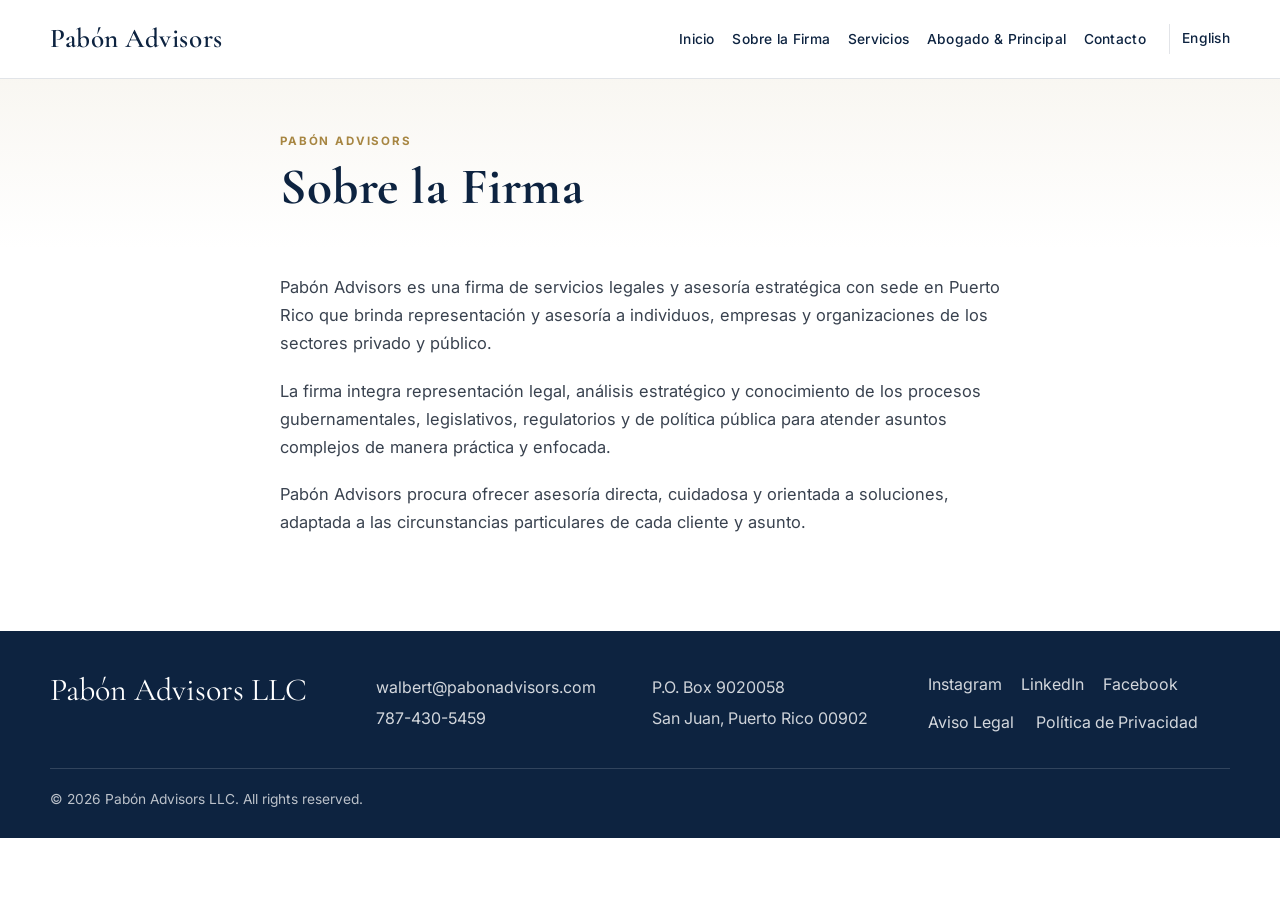
==== about.html @ 0cd55e86 "Create the static bilingual Pabón Advisors website and supporting files for GitHub Pages." ====
<!DOCTYPE html>
<html lang="es">
  <head>
    <meta charset="UTF-8" />
    <meta name="viewport" content="width=device-width, initial-scale=1.0" />
    <title>Sobre la Firma | Pabón Advisors</title>
    <meta
      name="description"
      content="Pabón Advisors es una firma de servicios legales y asesoría estratégica con sede en Puerto Rico, que atiende a individuos, empresas y organizaciones del sector privado y público."
    />
    <meta name="theme-color" content="#0d2340" />
    <link rel="preconnect" href="https://fonts.googleapis.com" />
    <link rel="preconnect" href="https://fonts.gstatic.com" crossorigin />
    <link
      href="https://fonts.googleapis.com/css2?family=Cormorant+Garamond:wght@500;600;700&family=Inter:wght@400;500;600;700&display=swap"
      rel="stylesheet"
    />
    <link rel="stylesheet" href="styles.css" />
  </head>
  <body data-page="about" data-lang="es">
    <header class="site-header" id="top">
      <div class="container header-inner">
        <a href="index.html" class="brand" aria-label="Pabón Advisors home">
          <span class="brand-mark">Pabón Advisors</span>
        </a>

        <button class="nav-toggle" aria-label="Abrir menú" aria-expanded="false">
          <span></span>
          <span></span>
          <span></span>
        </button>

        <nav class="site-nav" aria-label="Navegación principal">
          <ul>
            <li><a href="index.html" data-i18n="nav.home">Inicio</a></li>
            <li><a href="about.html" data-i18n="nav.about">Sobre la Firma</a></li>
            <li><a href="services.html" data-i18n="nav.services">Servicios</a></li>
            <li><a href="principal.html" data-i18n="nav.principal">Abogado &amp; Principal</a></li>
            <li><a href="contact.html" data-i18n="nav.contact">Contacto</a></li>
            <li class="lang-switch"><button type="button" data-lang-btn="en">English</button></li>
          </ul>
        </nav>
      </div>
    </header>

    <main>
      <section class="page-hero section-shell">
        <div class="container narrow page-hero-inner">
          <p class="section-kicker">Pabón Advisors</p>
          <h1 data-i18n="about.pageTitle">Sobre la Firma</h1>
        </div>
      </section>

      <section class="section-shell content-page">
        <div class="container narrow prose">
          <p data-i18n="about.p1">
            Pabón Advisors es una firma de servicios legales y asesoría estratégica con sede en Puerto Rico que brinda representación y asesoría a individuos, empresas y organizaciones de los sectores privado y público.
          </p>
          <p data-i18n="about.p2">
            La firma integra representación legal, análisis estratégico y conocimiento de los procesos gubernamentales, legislativos, regulatorios y de política pública para atender asuntos complejos de manera práctica y enfocada.
          </p>
          <p data-i18n="about.p3">
            Pabón Advisors procura ofrecer asesoría directa, cuidadosa y orientada a soluciones, adaptada a las circunstancias particulares de cada cliente y asunto.
          </p>
        </div>
      </section>
    </main>

    <footer class="site-footer">
      <div class="container footer-grid">
        <div>
          <p class="footer-brand">Pabón Advisors LLC</p>
        </div>

        <div>
          <p><a href="mailto:walbert@pabonadvisors.com">walbert@pabonadvisors.com</a></p>
          <p><a href="tel:+17874305459">787-430-5459</a></p>
        </div>

        <div>
          <p>P.O. Box 9020058</p>
          <p>San Juan, Puerto Rico 00902</p>
        </div>

        <div>
          <div class="social-links" aria-label="Redes sociales">
            <a href="https://www.instagram.com/pabonadvisorsllc?stkn=MTdmNW1zeXhqOWxjNw%3D%3D&utm_source=qr" target="_blank" rel="noopener noreferrer" aria-label="Instagram">Instagram</a>
            <a href="https://www.linkedin.com/company/pabon-advisors-llc/" target="_blank" rel="noopener noreferrer" aria-label="LinkedIn">LinkedIn</a>
            <a href="https://www.facebook.com/share/1JwdKm8cDj/?mibextid=wwXIfr" target="_blank" rel="noopener noreferrer" aria-label="Facebook">Facebook</a>
          </div>
          <div class="legal-links">
            <a href="legal-disclaimer.html" data-i18n="footer.disclaimer">Aviso Legal</a>
            <a href="privacy.html" data-i18n="footer.privacy">Política de Privacidad</a>
          </div>
        </div>
      </div>

      <div class="container footer-bottom">
        <p>© 2026 Pabón Advisors LLC. All rights reserved.</p>
      </div>
    </footer>

    <script src="script.js"></script>
  </body>
</html>
---- styles.css ----
/* ------------------------------
   Pabón Advisors – Static Site
   ------------------------------ */

:root {
  --navy-900: #0d2340;
  --navy-800: #122d4d;
  --navy-700: #1a3c64;
  --gold-500: #c6a76a;
  --gold-700: #a78642;
  --ivory-50: #f7f4ee;
  --ivory-100: #f0ebdf;
  --text-900: #1d2329;
  --text-700: #39424f;
  --line: rgba(13, 35, 64, 0.12);
  --white: #ffffff;
  --shadow: 0 20px 35px rgba(9, 20, 34, 0.08);
}

* {
  box-sizing: border-box;
}

html {
  scroll-behavior: auto;
}

body {
  margin: 0;
  font-family: "Inter", Arial, sans-serif;
  color: var(--text-900);
  background: var(--white);
  line-height: 1.7;
}

a {
  color: inherit;
  text-decoration: none;
}

img {
  max-width: 100%;
  display: block;
}

button,
input,
textarea {
  font: inherit;
}

.container {
  width: min(1180px, calc(100% - 2rem));
  margin: 0 auto;
}

.narrow {
  max-width: 720px;
}

.section-shell {
  padding: 4.75rem 0;
}

.site-header {
  position: sticky;
  top: 0;
  z-index: 1000;
  background: rgba(255, 255, 255, 0.96);
  border-bottom: 1px solid var(--line);
  transition: padding 0.2s ease, box-shadow 0.2s ease;
}

.site-header.scrolled {
  padding: 0.15rem 0;
  box-shadow: 0 6px 22px rgba(16, 23, 35, 0.06);
}

.header-inner {
  display: flex;
  align-items: center;
  justify-content: space-between;
  gap: 1rem;
  min-height: 78px;
}

.brand {
  display: inline-flex;
  align-items: center;
  max-width: 220px;
}

.brand-mark {
  font-family: "Cormorant Garamond", Georgia, serif;
  font-size: clamp(1.7rem, 2vw, 2.4rem);
  letter-spacing: 0.02em;
  color: var(--navy-900);
  font-weight: 600;
}

.site-nav ul {
  display: flex;
  align-items: center;
  list-style: none;
  gap: 1.1rem;
  padding: 0;
  margin: 0;
}

.site-nav a,
.lang-switch button {
  font-size: 0.86rem;
  text-transform: none;
  letter-spacing: 0.02em;
  color: var(--navy-900);
  font-weight: 500;
  background: transparent;
  border: none;
  cursor: pointer;
  padding: 0.2rem 0;
}

.site-nav a:hover,
.site-nav a:focus-visible,
.lang-switch button:hover,
.lang-switch button:focus-visible {
  color: var(--gold-700);
}

.lang-switch {
  margin-left: 0.35rem;
  padding-left: 0.75rem;
  border-left: 1px solid var(--line);
}

.nav-toggle {
  display: none;
  background: transparent;
  border: 0;
  width: 46px;
  height: 44px;
  padding: 0.4rem;
  cursor: pointer;
}

.nav-toggle span {
  display: block;
  height: 2px;
  width: 100%;
  background: var(--navy-900);
  border-radius: 2px;
  margin: 6px 0;
}

.hero {
  padding-top: 4.5rem;
  padding-bottom: 3rem;
}

.hero-inner {
  text-align: center;
}

.hero-logo-wrap {
  margin-bottom: 1.3rem;
}

.hero-logo {
  display: inline-flex;
  flex-direction: column;
  align-items: center;
  justify-content: center;
  min-height: 120px;
  color: var(--navy-900);
}

.logo-word {
  font-family: "Cormorant Garamond", Georgia, serif;
  font-size: clamp(2.2rem, 5vw, 4.4rem);
  line-height: 0.96;
  letter-spacing: 0.02em;
  font-weight: 600;
}

.eyebrow {
  max-width: 880px;
  margin: 0 auto;
  color: var(--navy-900);
  font-size: clamp(1.2rem, 2vw, 2rem);
  letter-spacing: 0.01em;
  line-height: 1.4;
  font-family: "Cormorant Garamond", Georgia, serif;
  font-weight: 600;
}

.hero-support {
  max-width: 820px;
  margin: 1.1rem auto 0;
  font-size: 1.03rem;
  color: var(--text-700);
}

.hero-actions {
  display: flex;
  justify-content: center;
  gap: 1rem;
  flex-wrap: wrap;
  margin-top: 2rem;
}

.button {
  display: inline-flex;
  align-items: center;
  justify-content: center;
  min-height: 48px;
  padding: 0.9rem 1.5rem;
  border-radius: 0;
  border: 1px solid var(--navy-900);
  text-transform: none;
  font-weight: 600;
  letter-spacing: 0.02em;
  transition: background 0.2s ease, color 0.2s ease, border-color 0.2s ease;
}

.button-primary {
  background: var(--navy-900);
  color: var(--white);
  border-color: var(--navy-900);
}

.button-primary:hover,
.button-primary:focus-visible {
  background: var(--navy-800);
}

.button-secondary {
  background: transparent;
  color: var(--navy-900);
}

.button-secondary:hover,
.button-secondary:focus-visible {
  background: var(--ivory-50);
}

.feature-icons {
  display: grid;
  grid-template-columns: repeat(4, minmax(0, 1fr));
  gap: 1.2rem;
  max-width: 980px;
  margin: 2.5rem auto 0;
}

.feature-icon-item {
  display: flex;
  flex-direction: column;
  align-items: center;
  text-align: center;
  gap: 0.8rem;
  color: var(--navy-900);
  padding: 1.2rem 0.9rem;
  border-top: 1px solid var(--line);
}

.icon-wrap {
  width: 62px;
  height: 62px;
  display: grid;
  place-items: center;
  color: var(--gold-700);
}

.icon-wrap svg {
  width: 46px;
  height: 46px;
  fill: none;
  stroke: currentColor;
  stroke-width: 2.2;
  stroke-linecap: round;
  stroke-linejoin: round;
}

.feature-icon-item span {
  font-size: 0.82rem;
  font-weight: 600;
  line-height: 1.4;
  letter-spacing: 0.02em;
}

.section-heading-block {
  margin-bottom: 2rem;
}

.section-heading-block.center {
  text-align: center;
}

.section-kicker {
  margin: 0 0 0.5rem;
  font-size: 0.72rem;
  letter-spacing: 0.16em;
  text-transform: uppercase;
  color: var(--gold-700);
  font-weight: 700;
}

h1,
h2,
h3 {
  font-family: "Cormorant Garamond", Georgia, serif;
  color: var(--navy-900);
  letter-spacing: 0.01em;
  line-height: 1.1;
  margin-top: 0;
}

h1 {
  font-size: clamp(2.5rem, 4vw, 4rem);
  margin-bottom: 0;
}

h2 {
  font-size: clamp(2.1rem, 3vw, 3rem);
  margin-bottom: 0;
}

h3 {
  font-size: clamp(1.8rem, 2vw, 2.4rem);
  margin-bottom: 0.75rem;
}

.about-preview,
.services-preview,
.insights,
.cta-block {
  border-top: 1px solid var(--line);
}

.about-preview .narrow,
.cta-block .narrow {
  max-width: 820px;
}

.about-preview p,
.service-card p,
.prose p,
.cta-callout {
  font-size: 1.03rem;
  color: var(--text-700);
}

.text-link {
  display: inline-block;
  margin-top: 1rem;
  color: var(--navy-900);
  border-bottom: 1px solid var(--gold-500);
  padding-bottom: 0.15rem;
  font-weight: 600;
}

.service-grid,
.insight-grid {
  display: grid;
  grid-template-columns: repeat(2, minmax(0, 1fr));
  gap: 1.5rem;
}

.service-card,
.insight-card {
  background: var(--ivory-50);
  border: 1px solid var(--line);
  padding: 2rem 1.5rem;
}

.service-card h3 {
  margin-bottom: 1rem;
}

.text-center {
  text-align: center;
}

.services-preview .button {
  margin-top: 2rem;
}

.insight-tag {
  display: inline-block;
  margin-bottom: 1.4rem;
  font-size: 0.72rem;
  letter-spacing: 0.12em;
  text-transform: uppercase;
  color: var(--gold-700);
  font-weight: 700;
}

.insight-card h3 {
  margin: 0;
}

.cta-block {
  padding-bottom: 5rem;
}

.cta-question,
.cta-callout {
  margin: 0;
}

.cta-question {
  font-size: 1.1rem;
  color: var(--navy-900);
  font-weight: 600;
}

.cta-callout {
  margin-top: 0.5rem;
  margin-bottom: 1.2rem;
  font-size: clamp(1.4rem, 2.2vw, 2.2rem);
  line-height: 1.3;
  font-family: "Cormorant Garamond", Georgia, serif;
  color: var(--navy-900);
}

.page-hero {
  padding-top: 3.3rem;
  padding-bottom: 2.1rem;
  background: linear-gradient(180deg, rgba(240, 235, 223, 0.42), rgba(255,255,255,0));
}

.page-hero-inner {
  text-align: left;
}

.content-page {
  padding-top: 1.5rem;
}

.prose p {
  margin: 0 0 1.2rem;
}

.service-page-layout,
.contact-layout,
.principal-layout {
  display: grid;
  gap: 2rem;
}

.service-page-layout {
  grid-template-columns: 1fr;
}

.service-entry {
  padding: 0 0 1rem;
  border-bottom: 1px solid var(--line);
}

.service-entry:last-child {
  border-bottom: 0;
}

.contact-layout {
  grid-template-columns: minmax(260px, 0.9fr) minmax(0, 1.4fr);
  align-items: start;
}

.contact-info {
  display: grid;
  gap: 1.4rem;
}

.contact-block {
  padding-bottom: 0.75rem;
  border-bottom: 1px solid var(--line);
}

.contact-block h2 {
  font-size: 1.1rem;
  letter-spacing: 0.12em;
  text-transform: uppercase;
  margin-bottom: 0.5rem;
  color: var(--gold-700);
}

.contact-block p,
.contact-block a {
  margin: 0;
  color: var(--text-700);
}

.social-links {
  display: flex;
  flex-wrap: wrap;
  gap: 0.8rem 1.2rem;
}

.social-inline {
  justify-content: flex-start;
}

.contact-form {
  background: var(--ivory-50);
  border: 1px solid var(--line);
  padding: 2rem 1.5rem;
}

.form-grid {
  display: grid;
  grid-template-columns: repeat(2, minmax(0, 1fr));
  gap: 1.1rem 1.25rem;
}

label {
  display: flex;
  flex-direction: column;
  gap: 0.5rem;
  font-size: 0.95rem;
  color: var(--navy-900);
  font-weight: 600;
}

.full-width {
  grid-column: 1 / -1;
}

input,
textarea {
  width: 100%;
  border: 1px solid rgba(13, 35, 64, 0.2);
  background: var(--white);
  padding: 0.8rem 0.9rem;
  color: var(--text-900);
}

input:focus,
textarea:focus {
  outline: 2px solid rgba(198, 167, 106, 0.5);
  border-color: var(--gold-500);
}

.form-disclaimer {
  margin: 1.2rem 0 1.5rem;
  font-size: 0.92rem;
  color: var(--text-700);
}

.principal-layout {
  grid-template-columns: minmax(260px, 330px) minmax(0, 1fr);
  align-items: center;
}

.photo-frame {
  background: var(--ivory-50);
  border: 1px solid var(--line);
  padding: 1rem;
  box-shadow: var(--shadow);
}

.photo-frame img {
  width: 100%;
  aspect-ratio: 4 / 5;
  object-fit: cover;
  border: 1px solid rgba(13, 35, 64, 0.08);
  background: linear-gradient(135deg, #e9e0d4, #d7d8dc);
}

.principal-copy h2 {
  font-size: clamp(2rem, 3vw, 3rem);
  margin-bottom: 0.25rem;
}

.role {
  margin: 0 0 1rem;
  color: var(--gold-700);
  font-weight: 700;
  letter-spacing: 0.06em;
  text-transform: uppercase;
  font-size: 0.78rem;
}

.site-footer {
  background: var(--navy-900);
  color: rgba(255, 255, 255, 0.8);
  padding-top: 2.5rem;
}

.footer-grid {
  display: grid;
  grid-template-columns: 1.2fr 1fr 1fr 1.2fr;
  gap: 1.5rem;
  padding-bottom: 2rem;
}

.footer-brand {
  margin: 0;
  color: var(--white);
  font-family: "Cormorant Garamond", Georgia, serif;
  font-size: 2rem;
  line-height: 1;
}

.site-footer a {
  color: rgba(255,255,255,0.82);
}

.site-footer p {
  margin: 0.2rem 0;
}

.footer-bottom {
  border-top: 1px solid rgba(255,255,255,0.15);
  padding: 1rem 0 1.5rem;
  color: rgba(255,255,255,0.72);
  font-size: 0.86rem;
}

.legal-links {
  display: flex;
  flex-wrap: wrap;
  gap: 0.8rem 1.4rem;
  margin-top: 0.65rem;
}

@media (max-width: 900px) {
  .site-nav {
    position: absolute;
    top: 100%;
    left: 0;
    width: 100%;
    background: rgba(255, 255, 255, 0.98);
    border-bottom: 1px solid var(--line);
    display: none;
  }

  .site-nav.is-open {
    display: block;
  }

  .site-nav ul {
    flex-direction: column;
    align-items: flex-start;
    padding: 1rem;
    gap: 0.9rem;
  }

  .lang-switch {
    margin-left: 0;
    padding-left: 0;
    border-left: none;
  }

  .nav-toggle {
    display: block;
  }

  .feature-icons {
    grid-template-columns: repeat(2, minmax(0, 1fr));
  }

  .service-grid,
  .insight-grid,
  .contact-layout,
  .principal-layout,
  .footer-grid {
    grid-template-columns: 1fr;
  }
}

@media (max-width: 640px) {
  .section-shell {
    padding: 3.5rem 0;
  }

  .hero {
    padding-top: 3.8rem;
  }

  .hero-actions {
    flex-direction: column;
  }

  .button {
    width: 100%;
  }

  .feature-icons,
  .form-grid {
    grid-template-columns: 1fr;
  }

  .site-footer {
    padding-top: 2rem;
  }
}
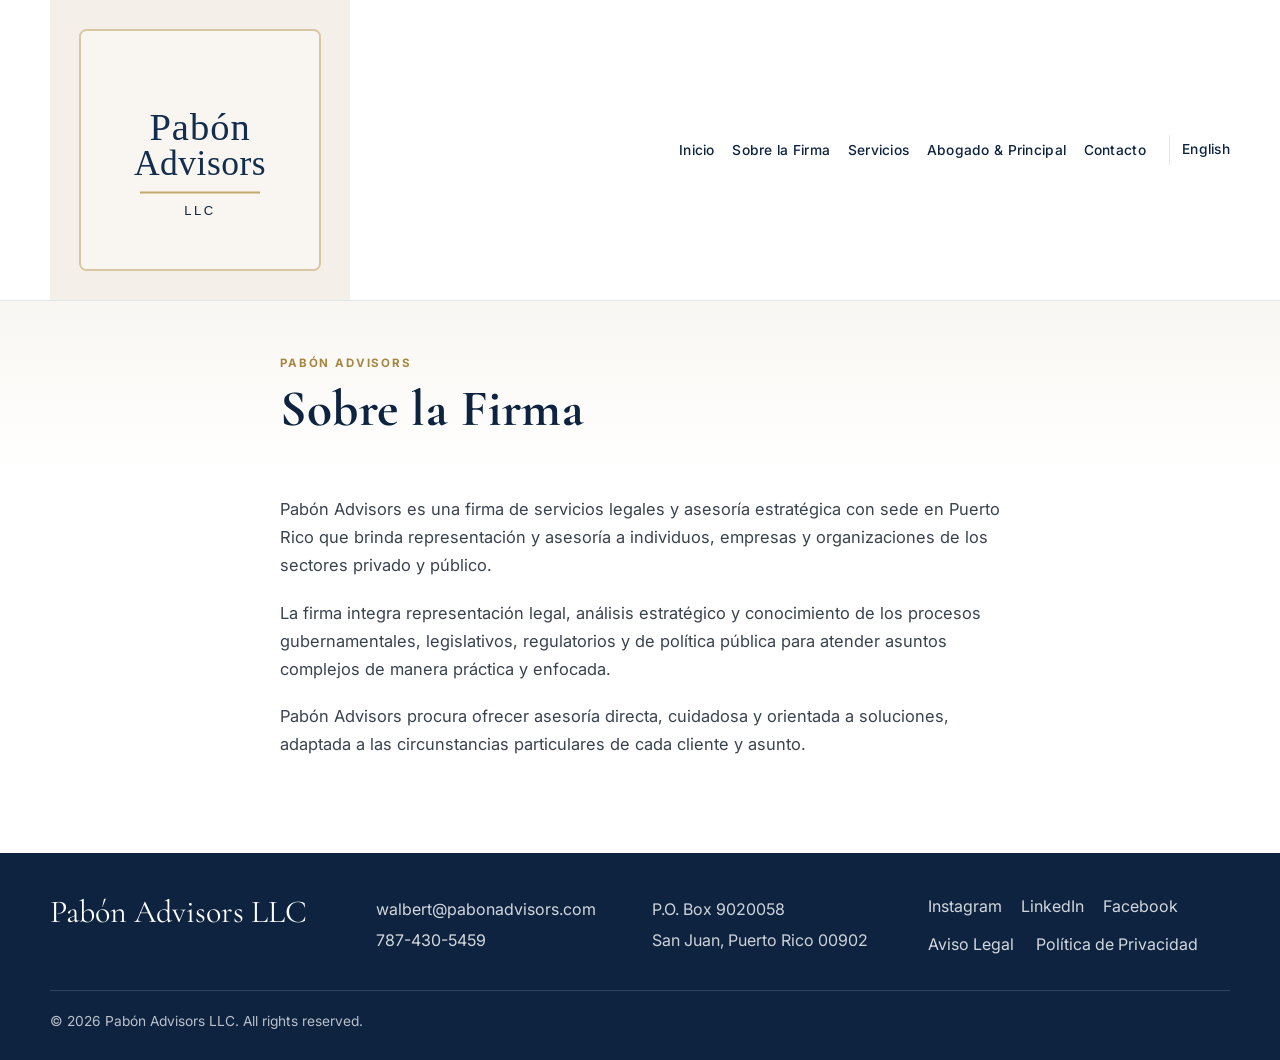
==== commit c366761c: "Update the Pabón Advisors site to use the provided logo styling across the brand and hero sections." ====
--- a/about.html
+++ b/about.html
@@ -21,7 +21,7 @@
     <header class="site-header" id="top">
       <div class="container header-inner">
         <a href="index.html" class="brand" aria-label="Pabón Advisors home">
-          <span class="brand-mark">Pabón Advisors</span>
+          <img src="assets/logo.svg" alt="Pabón Advisors Logo" class="brand-logo" />
         </a>
 
         <button class="nav-toggle" aria-label="Abrir menú" aria-expanded="false">
--- a/styles.css
+++ b/styles.css
@@ -87,15 +87,13 @@
 .brand {
   display: inline-flex;
   align-items: center;
-  max-width: 220px;
-}
-
-.brand-mark {
-  font-family: "Cormorant Garamond", Georgia, serif;
-  font-size: clamp(1.7rem, 2vw, 2.4rem);
-  letter-spacing: 0.02em;
-  color: var(--navy-900);
-  font-weight: 600;
+  max-width: 300px;
+}
+
+.brand-logo {
+  display: block;
+  width: clamp(180px, 24vw, 360px);
+  height: auto;
 }
 
 .site-nav ul {
@@ -165,21 +163,10 @@
   margin-bottom: 1.3rem;
 }
 
-.hero-logo {
-  display: inline-flex;
-  flex-direction: column;
-  align-items: center;
-  justify-content: center;
-  min-height: 120px;
-  color: var(--navy-900);
-}
-
-.logo-word {
-  font-family: "Cormorant Garamond", Georgia, serif;
-  font-size: clamp(2.2rem, 5vw, 4.4rem);
-  line-height: 0.96;
-  letter-spacing: 0.02em;
-  font-weight: 600;
+.hero-logo-image {
+  width: min(760px, 82vw);
+  height: auto;
+  margin: 0 auto;
 }
 
 .eyebrow {
